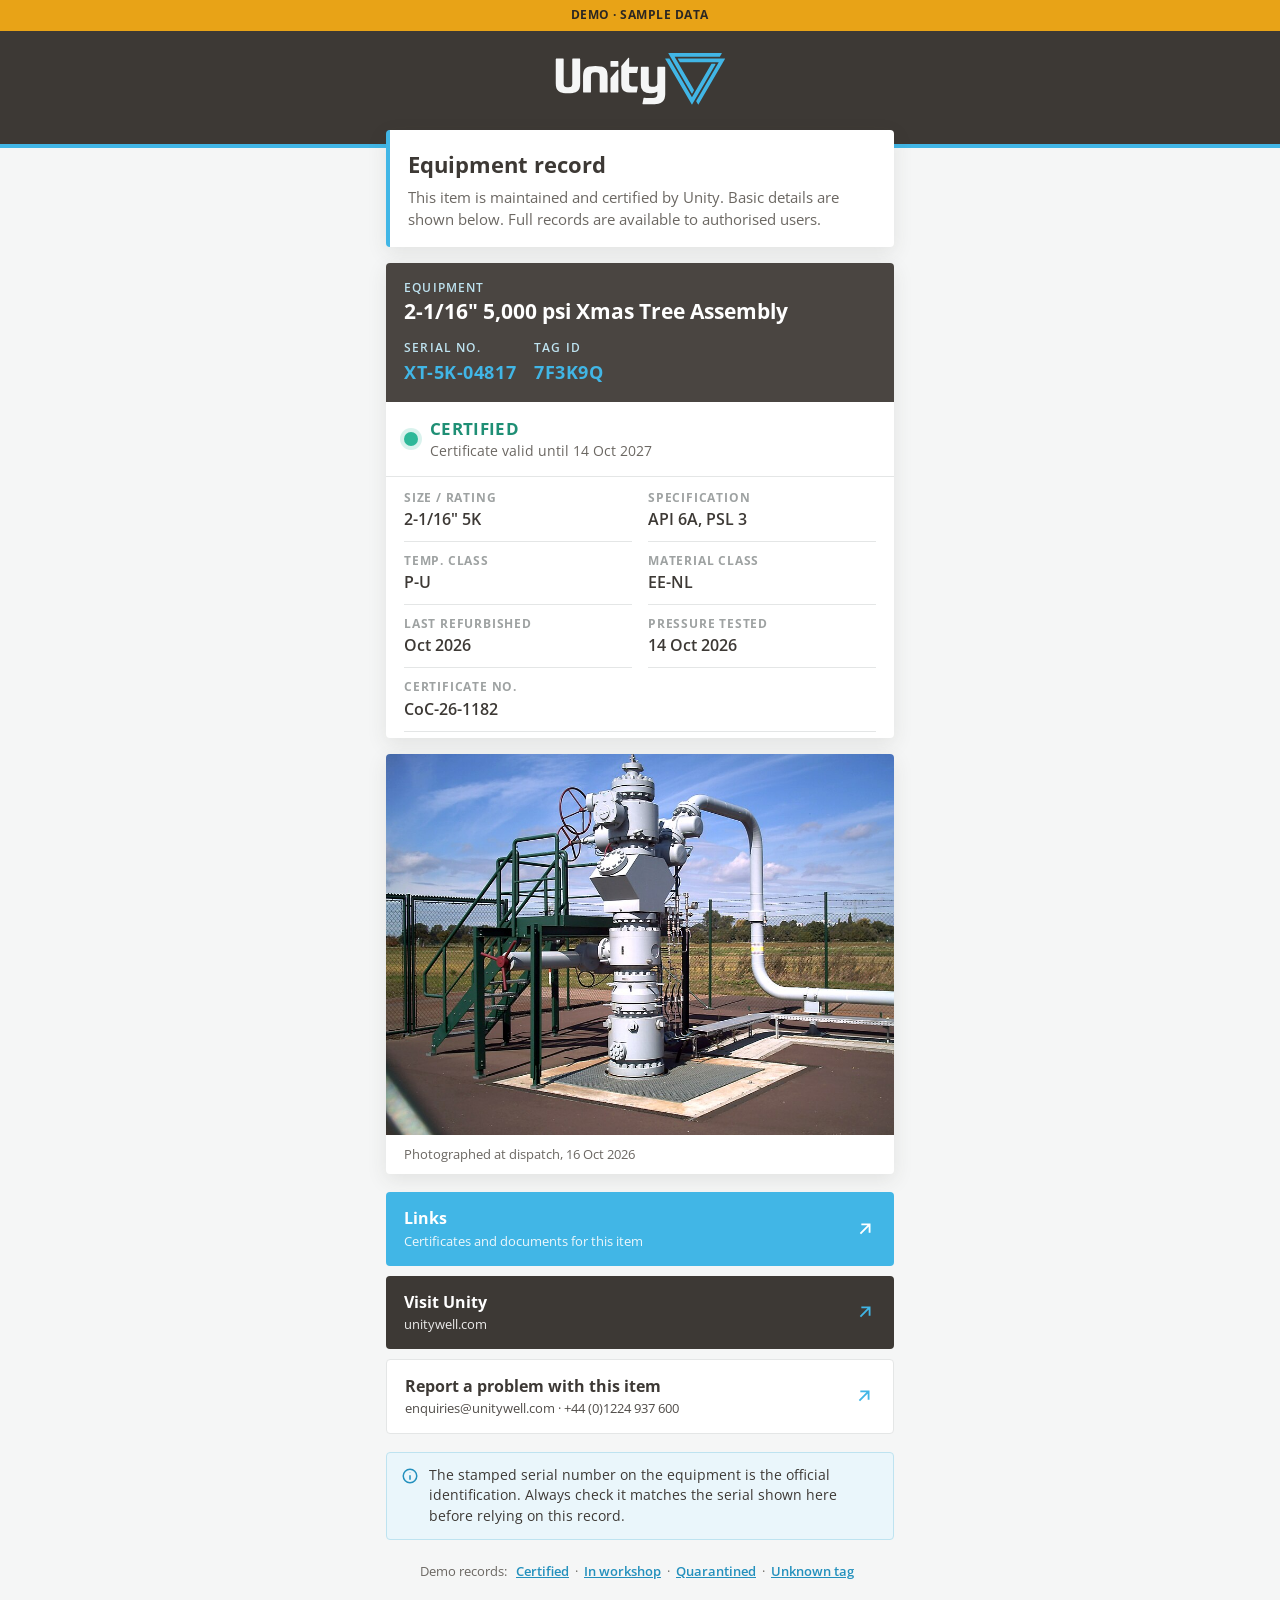
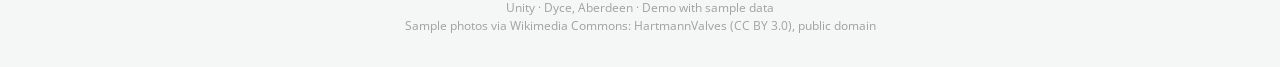
==== index.html @ ca282ba6 "Unity equipment tag demo page Co-Authored-By: Claude Opus 5.5 <noreply@anthropic.com>" ====
<!doctype html>
<html lang="en">
<head>
<meta charset="utf-8">
<meta name="viewport" content="width=device-width, initial-scale=1">
<meta name="robots" content="noindex, nofollow">
<meta name="referrer" content="no-referrer">
<title>Equipment Record</title>
<link rel="icon" href="img/favicon-32x32.png">
<link rel="preconnect" href="https://fonts.googleapis.com">
<link rel="preconnect" href="https://fonts.gstatic.com" crossorigin>
<link href="https://fonts.googleapis.com/css2?family=Open+Sans:wght@300;400;600;700;800&display=swap" rel="stylesheet">
<link rel="stylesheet" href="style.css">
<!--
  DEMO - equipment tag landing page (sample data).
  The NFC tag holds ONE web link ending in the item's random tag ID:
    https://<host>/#7F3K9Q
  The real page would fetch the PUBLIC fields for that ID from Unity's server.
  Sample data lives in data.js. All record text is shown with textContent only.
-->
</head>
<body>
<div class="demo-bar">DEMO · SAMPLE DATA</div>
<header>
  <img src="img/logo.svg" alt="Unity" width="209" height="71">
</header>

<main>
  <section class="intro">
    <h1>Equipment record</h1>
    <p>This item is maintained and certified by Unity. Basic details are shown below. Full records are available to authorised users.</p>
  </section>

  <div id="record" aria-live="polite">
    <section class="card"><div class="empty">Reading the tag…</div></section>
  </div>

  <div class="buttons">
    <a class="btn btn-primary" id="auth" href="auth.html">
      <span>Links<small>Certificates and documents for this item</small></span>
      <svg width="22" height="22" viewBox="0 0 24 24" fill="none" stroke="currentColor" stroke-width="2" aria-hidden="true"><path d="M7 17 17 7M8 7h9v9"/></svg>
    </a>
    <a class="btn btn-dark" href="https://www.unitywell.com/">
      <span>Visit Unity<small>unitywell.com</small></span>
      <svg width="22" height="22" viewBox="0 0 24 24" fill="none" stroke="#41b6e6" stroke-width="2" aria-hidden="true"><path d="M7 17 17 7M8 7h9v9"/></svg>
    </a>
    <a class="btn btn-line" id="mail" href="mailto:enquiries@unitywell.com">
      <span>Report a problem with this item<small>enquiries@unitywell.com · +44 (0)1224 937 600</small></span>
      <svg width="22" height="22" viewBox="0 0 24 24" fill="none" stroke="#41b6e6" stroke-width="2" aria-hidden="true"><path d="M7 17 17 7M8 7h9v9"/></svg>
    </a>
  </div>

  <p class="note">
    <svg width="18" height="18" viewBox="0 0 24 24" fill="none" stroke="currentColor" stroke-width="2" aria-hidden="true"><circle cx="12" cy="12" r="9"/><path d="M12 11v6M12 7.5v.5"/></svg>
    <span>The stamped serial number on the equipment is the official identification. Always check it matches the serial shown here before relying on this record.</span>
  </p>

  <p class="demo-pick">Demo records:
    <a href="#7F3K9Q">Certified</a>·<a href="#M2X8TD">In workshop</a>·<a href="#Q9WL4C">Quarantined</a>·<a href="#ZZZZZZ">Unknown tag</a>
  </p>

  <footer>Unity · Dyce, Aberdeen · Demo with sample data<br>Sample photos via Wikimedia Commons: HartmannValves (CC BY 3.0), public domain</footer>
</main>

<script src="data.js"></script>
<script>
(function () {
  "use strict";
  var RECORDS = window.DEMO_RECORDS;

  function el(tag, cls, text) {
    var e = document.createElement(tag);
    if (cls) e.className = cls;
    if (text != null) e.textContent = text;
    return e;
  }

  function render() {
    var box = document.getElementById("record");
    box.textContent = "";
    var id = location.hash.replace(/^#/, "").toUpperCase();
    var r = RECORDS[id];
    document.getElementById("auth").href = "auth.html" + (r ? "#" + r.tagId : "");

    if (!r) {
      var c = el("section", "card");
      c.appendChild(el("div", "empty", id
        ? "Tag " + id + " is not registered with Unity. Please contact us using the details below."
        : "No tag ID was found. Please scan the tag again, or contact Unity below."));
      box.appendChild(c);
      document.title = "Equipment Record";
      document.getElementById("mail").href = "mailto:enquiries@unitywell.com";
      return;
    }
    document.title = r.equip + " · " + r.serial;

    // Identity + status + public details
    var card = el("section", "card");
    var ident = el("div", "ident");
    ident.appendChild(el("div", "label", "Equipment"));
    ident.appendChild(el("div", "equip", r.equip));
    var ids = el("div", "ids");
    [["Serial no.", r.serial], ["Tag ID", r.tagId]].forEach(function (p) {
      var d = el("div"); d.appendChild(el("span", "label", p[0])); d.appendChild(el("b", null, p[1])); ids.appendChild(d);
    });
    ident.appendChild(ids);
    card.appendChild(ident);

    var st = el("div", "status s-" + r.status);
    st.appendChild(el("span", "dot"));
    var stt = el("div"); stt.appendChild(el("span", "txt", r.statusText)); stt.appendChild(el("small", null, r.statusSub));
    st.appendChild(stt);
    card.appendChild(st);

    var dl = el("dl");
    r.fields.forEach(function (f) {
      var row = el("div", "row" + (f[2] ? " wide" : ""));
      row.appendChild(el("dt", null, f[0]));
      row.appendChild(el("dd", null, f[1]));
      dl.appendChild(row);
    });
    card.appendChild(dl);
    box.appendChild(card);

    // Photo
    var pc = el("section", "card photo");
    if (r.photo) {
      var img = el("img");
      img.src = r.photo;
      img.alt = r.equip;
      img.loading = "lazy";
      pc.appendChild(img);
      pc.appendChild(el("div", "caption", r.photoCaption));
    } else {
      pc.appendChild(el("div", "nophoto", "No photo on file for this item"));
    }
    box.appendChild(pc);

    document.getElementById("mail").href = "mailto:enquiries@unitywell.com?subject=" +
      encodeURIComponent("Equipment " + r.serial + " (tag " + r.tagId + ")");
  }

  if (!location.hash) { try { history.replaceState(null, "", "#7F3K9Q"); } catch (e) {} }
  render();
  window.addEventListener("hashchange", function () { render(); window.scrollTo(0, 0); });
})();
</script>
</body>
</html>
---- style.css ----
/* Concept demo styling, following unitywell.com: charcoal #3d3935, brand blue #41b6e6, Open Sans. */
:root {
  --charcoal: #3d3935;
  --charcoal-2: #4a4541;
  --blue: #41b6e6;
  --blue-text: #2390bd;
  --pale-blue: #bee3f0;
  --green: #2eb899;
  --red: #bf211f;
  --amber: #e8a317;
  --grey: #9ea2a2;
  --muted: #6b6762;
  --gainsboro: #f5f6f6;
  --line: #e4e6e6;
  --card: #ffffff;
}
* { box-sizing: border-box; }
html, body { margin: 0; }
body {
  background: var(--gainsboro);
  color: var(--charcoal);
  font-family: "Open Sans", system-ui, -apple-system, "Segoe UI", Roboto, sans-serif;
  line-height: 1.5;
  -webkit-text-size-adjust: 100%;
}
.demo-bar {
  background: var(--amber); color: #2b2723; text-align: center;
  font-size: .78rem; font-weight: 700; letter-spacing: .04em; padding: 6px 12px;
}
header {
  background: var(--charcoal);
  padding: 22px 16px 34px;
  text-align: center;
  border-bottom: 4px solid var(--blue);
}
header img { width: min(170px, 48vw); height: auto; display: block; margin: 0 auto; }
main { max-width: 540px; margin: 0 auto; padding: 0 16px 32px; }

.intro {
  background: var(--card);
  margin: -18px 0 16px;
  border-radius: 4px;
  padding: 18px 18px 16px;
  box-shadow: 0 6px 20px rgba(61, 57, 53, .10);
  border-left: 4px solid var(--blue);
}
.intro h1 { margin: 0 0 4px; font-size: 1.4rem; font-weight: 700; }
.intro p { margin: 0; color: var(--muted); font-size: .93rem; }

.card {
  background: var(--card);
  border-radius: 4px;
  box-shadow: 0 6px 20px rgba(61, 57, 53, .10);
  overflow: hidden;
  margin-bottom: 16px;
}
.ident { background: var(--charcoal-2); color: #fff; padding: 16px 18px; }
.label { font-size: .74rem; letter-spacing: .1em; text-transform: uppercase; color: var(--pale-blue); font-weight: 600; }
.ident .equip { font-size: 1.3rem; font-weight: 700; line-height: 1.25; margin: 2px 0 10px; }
.ident .ids { display: flex; gap: 18px; flex-wrap: wrap; }
.ident .ids b { display: block; font-size: 1.15rem; color: var(--blue); letter-spacing: .03em; }

.status {
  display: flex; align-items: center; gap: 12px;
  padding: 14px 18px; font-weight: 700; border-bottom: 1px solid var(--line);
}
.status .dot { width: 14px; height: 14px; border-radius: 50%; flex: none; }
.status .txt { font-size: 1.05rem; letter-spacing: .02em; }
.status small { display: block; font-weight: 400; font-size: .85rem; color: var(--muted); }
.s-ok .dot { background: var(--green); box-shadow: 0 0 0 4px rgba(46,184,153,.18); }
.s-ok .txt { color: #1f8f75; }
.s-wip .dot { background: var(--blue); box-shadow: 0 0 0 4px rgba(65,182,230,.2); }
.s-wip .txt { color: var(--blue-text); }
.s-bad .dot { background: var(--red); box-shadow: 0 0 0 4px rgba(191,33,31,.15); }
.s-bad .txt { color: var(--red); }

dl { margin: 0; padding: 2px 18px 6px; display: grid; grid-template-columns: 1fr 1fr; column-gap: 16px; }
.row { padding: 10px 0; border-bottom: 1px solid var(--line); min-width: 0; }
.row.wide { grid-column: 1 / -1; }
dt { font-size: .72rem; letter-spacing: .07em; text-transform: uppercase; color: var(--grey); font-weight: 700; }
dd { margin: 1px 0 0; font-size: 1rem; font-weight: 600; overflow-wrap: anywhere; }

.photo img { display: block; width: 100%; aspect-ratio: 4 / 3; object-fit: cover; object-position: center 60%; }
.photo .caption { padding: 10px 18px; font-size: .82rem; color: var(--muted); }
.nophoto { aspect-ratio: 4 / 3; display: grid; place-items: center; color: var(--grey); background: #ecefef; font-size: .9rem; }

.buttons { display: grid; gap: 10px; margin: 18px 0; }
.btn {
  display: flex; align-items: center; justify-content: space-between; gap: 12px;
  text-decoration: none; font-weight: 700; font-size: 1.02rem;
  padding: 14px 18px; border-radius: 4px; border: 0; cursor: pointer; font-family: inherit; width: 100%; text-align: left;
}
.btn svg { flex: none; }
.btn small { display: block; font-weight: 400; font-size: .82rem; opacity: .9; margin-top: 1px; }
.btn-primary { background: var(--blue); color: #fff; }
.btn-dark { background: var(--charcoal); color: #fff; }
.btn-line { background: #fff; color: var(--charcoal); border: 1px solid var(--line); }
.btn:focus-visible, a:focus-visible, button:focus-visible { outline: 3px solid var(--blue); outline-offset: 2px; }

.empty { padding: 22px 18px; text-align: center; color: var(--muted); }
.note {
  display: flex; gap: 10px;
  background: #eaf6fb; border: 1px solid var(--pale-blue);
  border-radius: 4px; padding: 12px 14px; font-size: .86rem;
}
.note svg { flex: none; margin-top: 2px; color: var(--blue-text); }
.demo-pick { margin-top: 22px; font-size: .8rem; color: var(--muted); text-align: center; }
.demo-pick a { color: var(--blue-text); font-weight: 600; margin: 0 6px; }
footer { text-align: center; color: var(--grey); font-size: .76rem; margin-top: 18px; }

/* ---------- Authorised users page ---------- */
.wide-main { max-width: 760px; }
.summary { display: flex; align-items: center; gap: 14px; padding: 14px 18px; }
.summary img, .summary .thumb { width: 64px; height: 64px; object-fit: cover; border-radius: 4px; flex: none; background: #ecefef; }
.summary .who { min-width: 0; flex: 1; }
.summary .who b { display: block; font-size: 1.02rem; line-height: 1.3; }
.summary .who span { font-size: .84rem; color: var(--muted); }
.pill { display: inline-block; font-size: .72rem; font-weight: 700; letter-spacing: .05em; padding: 2px 8px; border-radius: 3px; color: #fff; }
.pill.ok { background: var(--green); } .pill.wip { background: var(--blue); } .pill.bad { background: var(--red); }

.signin { padding: 22px 18px; text-align: center; }
.signin h2 { margin: 6px 0 6px; font-size: 1.2rem; }
.signin p { margin: 0 auto 16px; color: var(--muted); font-size: .9rem; max-width: 420px; }
.signin .btn { justify-content: center; max-width: 340px; margin: 0 auto; text-align: center; }
.signin .demo-note { margin-top: 12px; font-size: .78rem; color: var(--grey); }

.tabs {
  display: flex; gap: 2px; overflow-x: auto; scrollbar-width: none;
  border-bottom: 1px solid var(--line); background: #fff;
}
.tabs::-webkit-scrollbar { display: none; }
.tabs button {
  flex: none; background: none; border: 0; font-family: inherit; cursor: pointer;
  padding: 14px 14px 11px; font-size: .9rem; font-weight: 600; color: var(--muted);
  border-bottom: 3px solid transparent; white-space: nowrap;
}
.tabs button[aria-selected="true"] { color: var(--charcoal); border-bottom-color: var(--blue); }
.tabs button .n { display: inline-block; min-width: 18px; margin-left: 6px; padding: 0 5px; border-radius: 9px; background: var(--gainsboro); font-size: .72rem; color: var(--muted); }
.panel-head { display: flex; justify-content: space-between; align-items: center; gap: 10px; padding: 12px 18px 4px; font-size: .74rem; color: var(--grey); letter-spacing: .06em; text-transform: uppercase; font-weight: 700; }
.panel-head .src::before { content: ""; display: inline-block; width: 8px; height: 8px; border-radius: 50%; background: var(--green); margin-right: 6px; }
.items { list-style: none; margin: 0; padding: 0 18px 8px; }
.items li { padding: 12px 0; border-bottom: 1px solid var(--line); display: flex; gap: 12px; justify-content: space-between; align-items: flex-start; }
.items li:last-child { border-bottom: 0; }
.items .main { min-width: 0; }
.items .main b { display: block; font-size: .97rem; font-weight: 600; overflow-wrap: anywhere; }
.items .main span { font-size: .83rem; color: var(--muted); }
.items .side { flex: none; text-align: right; font-size: .82rem; font-weight: 600; }
.items .side a { color: var(--blue-text); text-decoration: none; }
.tag-ok { color: #1f8f75; } .tag-open { color: var(--blue-text); } .tag-bad { color: var(--red); } .tag-dim { color: var(--grey); }
.back { display: inline-flex; align-items: center; gap: 6px; color: var(--blue-text); text-decoration: none; font-weight: 600; font-size: .9rem; margin: 4px 0 14px; }
@media (max-width: 380px) { dl { grid-template-columns: 1fr; } }
.tabs button .lk { display: inline-flex; vertical-align: -1px; margin-left: 6px; color: var(--grey); }
.panel-head .src.locked::before { background: var(--grey); }
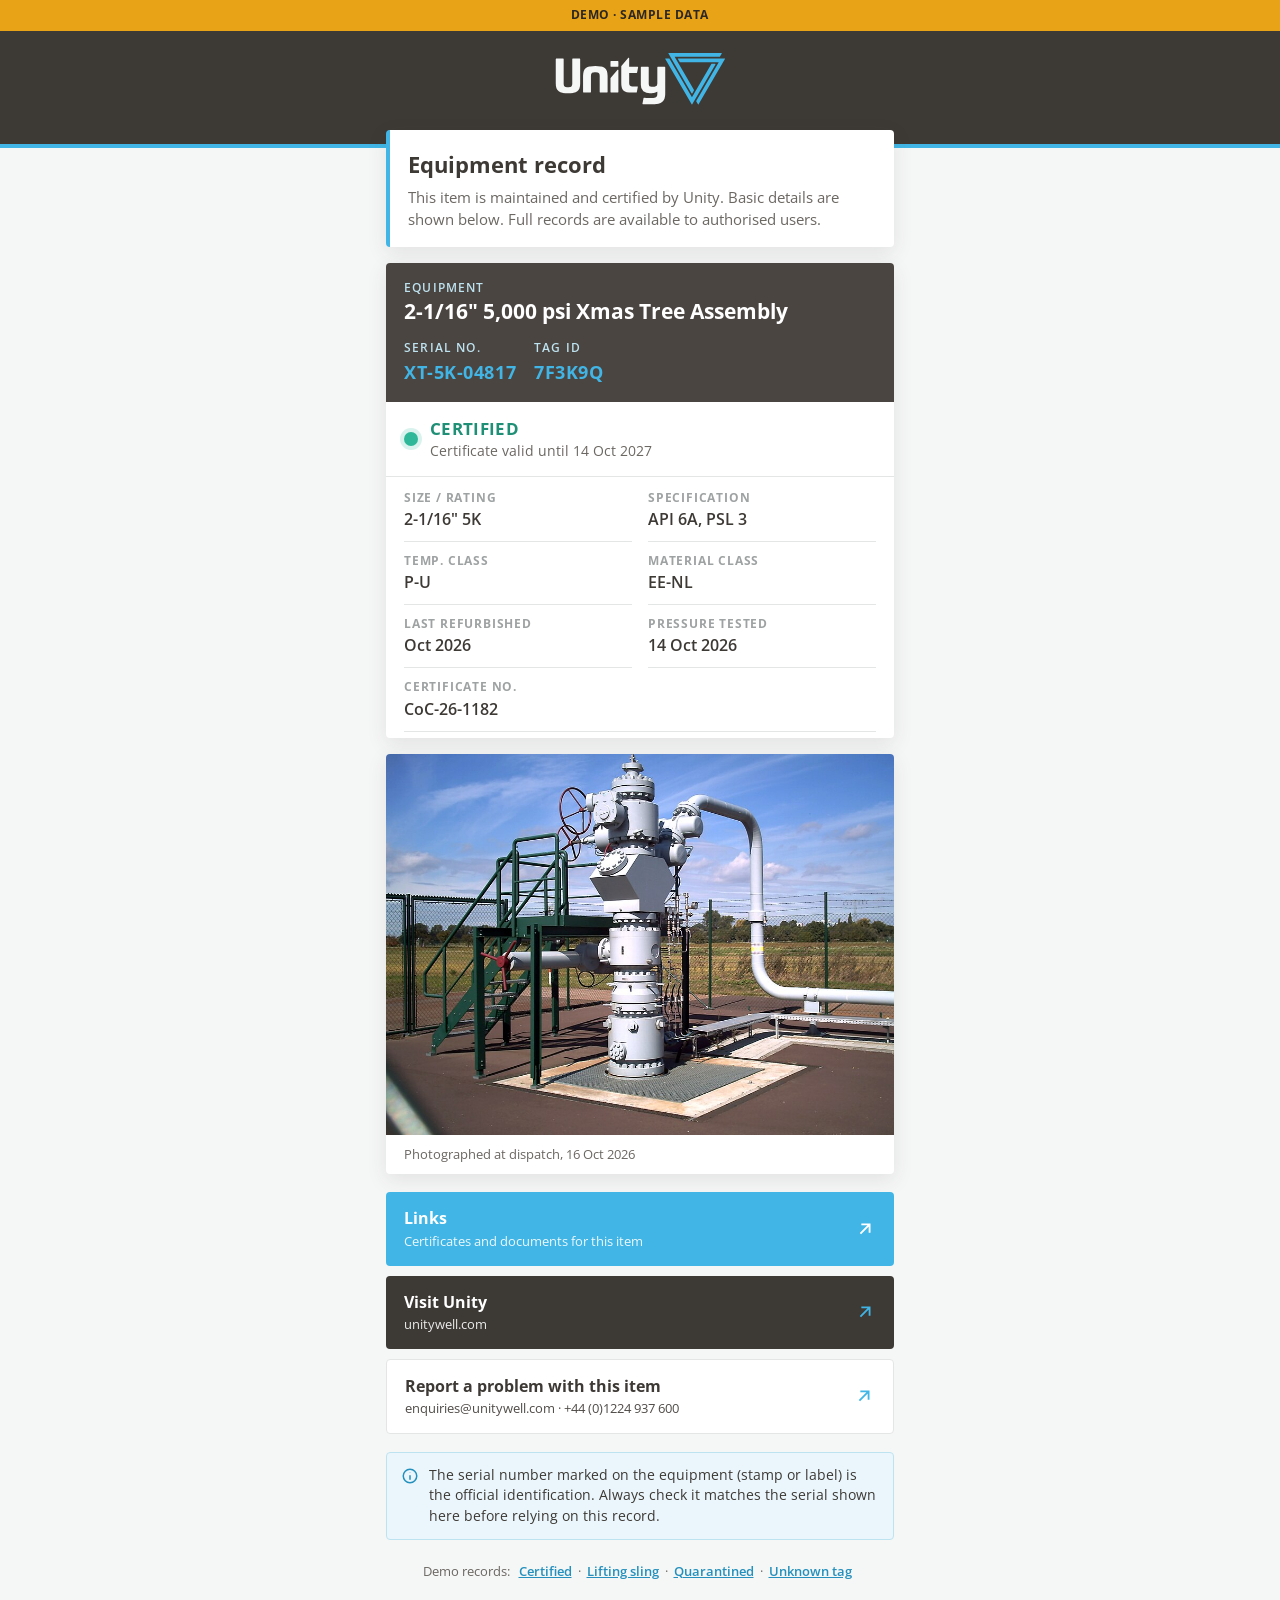
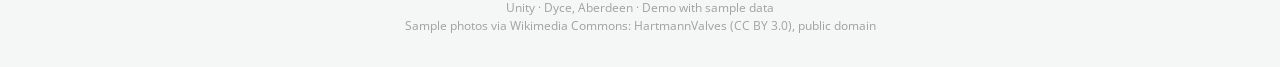
==== commit 51bc372a: "Workshop demo tag M2X8TD is now a 3 t lifting sling Co-Authored-By: Claude Opus 5.5 <noreply@anthrop" ====
--- a/index.html
+++ b/index.html
@@ -52,11 +52,11 @@
 
   <p class="note">
     <svg width="18" height="18" viewBox="0 0 24 24" fill="none" stroke="currentColor" stroke-width="2" aria-hidden="true"><circle cx="12" cy="12" r="9"/><path d="M12 11v6M12 7.5v.5"/></svg>
-    <span>The stamped serial number on the equipment is the official identification. Always check it matches the serial shown here before relying on this record.</span>
+    <span>The serial number marked on the equipment (stamp or label) is the official identification. Always check it matches the serial shown here before relying on this record.</span>
   </p>
 
   <p class="demo-pick">Demo records:
-    <a href="#7F3K9Q">Certified</a>·<a href="#M2X8TD">In workshop</a>·<a href="#Q9WL4C">Quarantined</a>·<a href="#ZZZZZZ">Unknown tag</a>
+    <a href="#7F3K9Q">Certified</a>·<a href="#M2X8TD">Lifting sling</a>·<a href="#Q9WL4C">Quarantined</a>·<a href="#ZZZZZZ">Unknown tag</a>
   </p>
 
   <footer>Unity · Dyce, Aberdeen · Demo with sample data<br>Sample photos via Wikimedia Commons: HartmannValves (CC BY 3.0), public domain</footer>
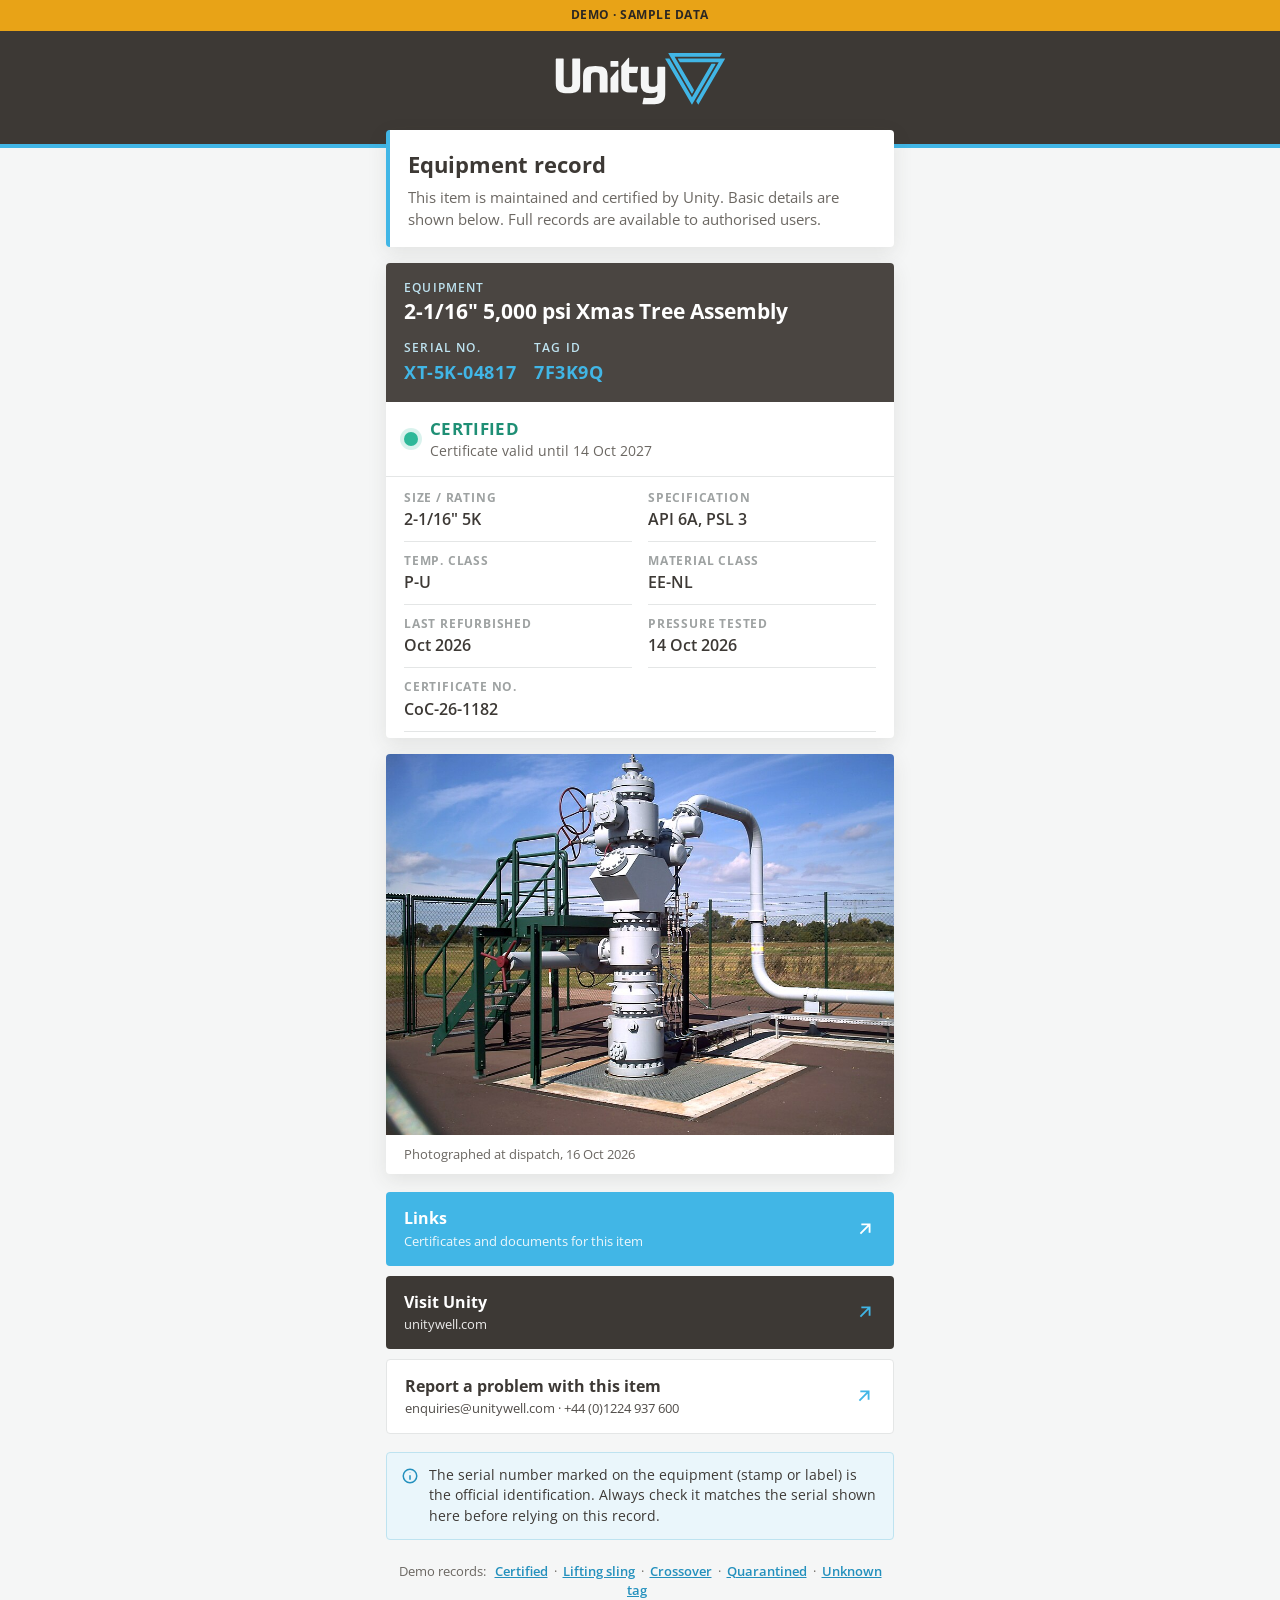
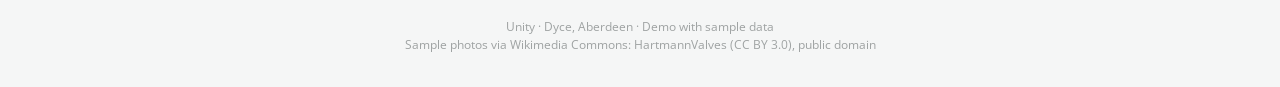
==== commit c5794dd7: "Add crossover record VFHRDH with photo Co-Authored-By: Claude Opus 5.5 <noreply@anthropic.com>" ====
--- a/index.html
+++ b/index.html
@@ -56,7 +56,7 @@
   </p>
 
   <p class="demo-pick">Demo records:
-    <a href="#7F3K9Q">Certified</a>·<a href="#M2X8TD">Lifting sling</a>·<a href="#Q9WL4C">Quarantined</a>·<a href="#ZZZZZZ">Unknown tag</a>
+    <a href="#7F3K9Q">Certified</a>·<a href="#M2X8TD">Lifting sling</a>·<a href="#VFHRDH">Crossover</a>·<a href="#Q9WL4C">Quarantined</a>·<a href="#ZZZZZZ">Unknown tag</a>
   </p>
 
   <footer>Unity · Dyce, Aberdeen · Demo with sample data<br>Sample photos via Wikimedia Commons: HartmannValves (CC BY 3.0), public domain</footer>
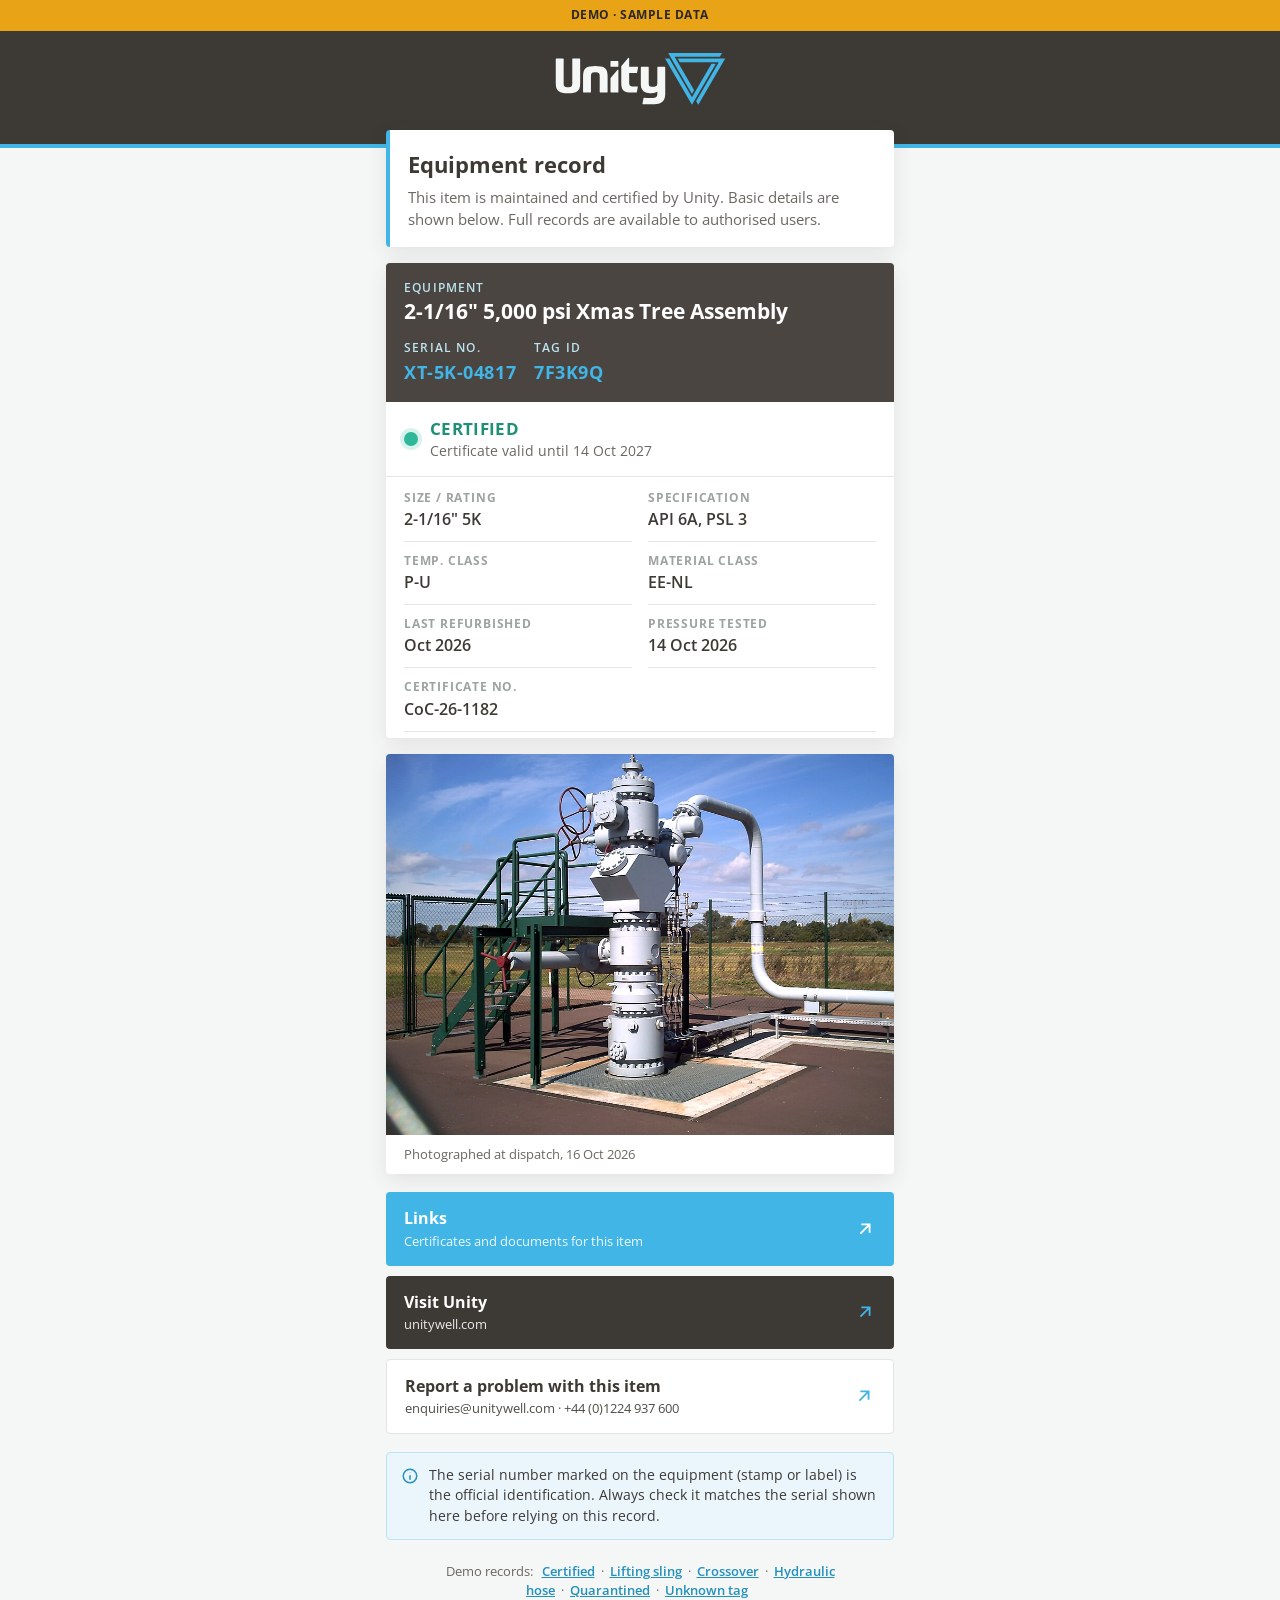
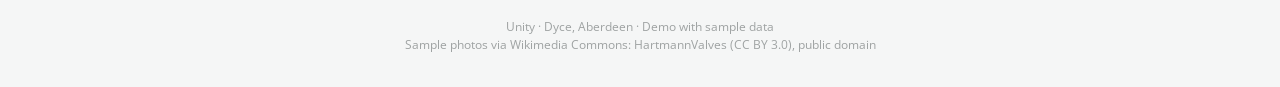
==== commit 871c45fe: "Add hydraulic hose record RPCYXU Co-Authored-By: Claude Opus 5.5 <noreply@anthropic.com>" ====
--- a/index.html
+++ b/index.html
@@ -56,7 +56,7 @@
   </p>
 
   <p class="demo-pick">Demo records:
-    <a href="#7F3K9Q">Certified</a>·<a href="#M2X8TD">Lifting sling</a>·<a href="#VFHRDH">Crossover</a>·<a href="#Q9WL4C">Quarantined</a>·<a href="#ZZZZZZ">Unknown tag</a>
+    <a href="#7F3K9Q">Certified</a>·<a href="#M2X8TD">Lifting sling</a>·<a href="#VFHRDH">Crossover</a>·<a href="#RPCYXU">Hydraulic hose</a>·<a href="#Q9WL4C">Quarantined</a>·<a href="#ZZZZZZ">Unknown tag</a>
   </p>
 
   <footer>Unity · Dyce, Aberdeen · Demo with sample data<br>Sample photos via Wikimedia Commons: HartmannValves (CC BY 3.0), public domain</footer>
